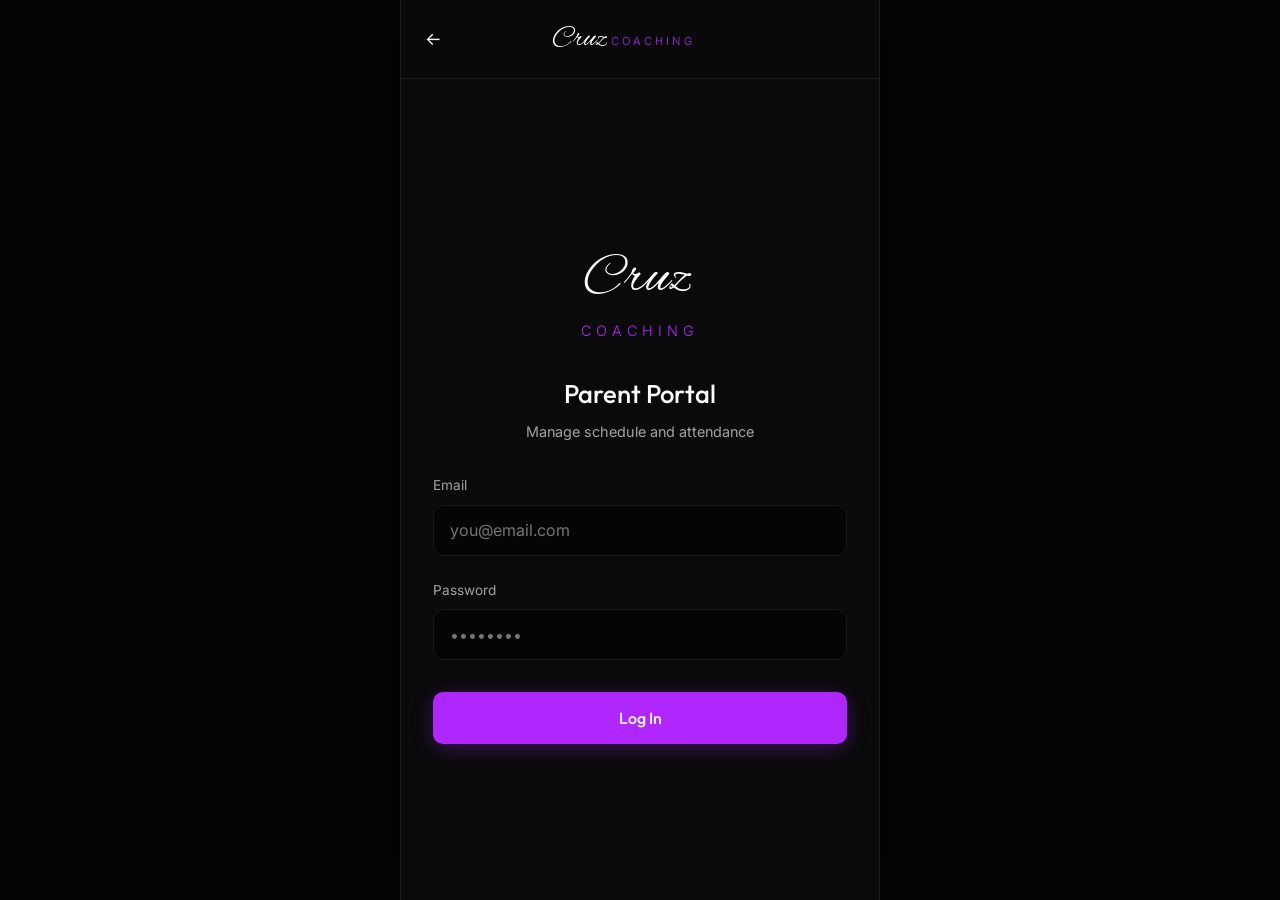
==== portal.html @ 44a5caf6 "feat: add video automation script and update portal with hosted media, updated session APIs, and cac" ====
<!DOCTYPE html>
<html lang="en">
<head>
    <meta charset="UTF-8">
    <meta name="viewport" content="width=device-width, initial-scale=1.0, maximum-scale=1.0, user-scalable=no">
    <!-- PWA Setup -->
    <meta name="theme-color" content="#050505">
    <link rel="manifest" href="manifest.json?v=21">
    <link rel="icon" type="image/png" href="assets/icon-192.png?v=21">
    <link rel="apple-touch-icon" href="assets/icon-512.png?v=21">
    <meta name="apple-mobile-web-app-capable" content="yes">
    <meta name="apple-mobile-web-app-status-bar-style" content="black-translucent">
    <title>Player Portal | Cruz Coaching</title>
    <link href="https://fonts.googleapis.com/css2?family=Outfit:wght@300;400;500;600&family=Inter:wght@300;400;500;600&family=Alex+Brush&display=swap" rel="stylesheet">
    <link rel="stylesheet" href="style.css">
    <link rel="stylesheet" href="portal.css">
</head>
<body class="dark-theme">

    <div class="loading-overlay" id="loadingOverlay">
        <div class="spinner"></div>
    </div>

    <div class="app-container">
        <!-- Header -->
        <div class="app-header">
            <a href="/" style="color: var(--text-primary); text-decoration: none; font-size: 1.1rem;">&larr;</a>
            <div class="app-title">
                <span class="brand-cruz">Cruz</span>
                <span class="brand-coaching">Coaching</span>
            </div>
            <button class="header-action" id="logoutBtn" onclick="doLogout()" style="display: none;">Log out</button>
            <div id="headerSpacer" style="width: 50px;"></div>
        </div>

        <!-- Login Screen -->
        <div class="login-screen" id="loginScreen">
            <div class="login-logo">
                <span class="brand-cruz">Cruz</span>
                <span class="brand-coaching">Coaching</span>
            </div>
            <h2 style="font-family: var(--font-display); font-size: 1.6rem; font-weight: 500; margin-bottom: 0.3rem; text-align: center;">Parent Portal</h2>
            <p style="color: var(--text-secondary); margin-bottom: 2rem; font-size: 0.9rem; text-align: center;">Manage schedule and attendance</p>
            
            <form onsubmit="event.preventDefault(); doLogin();">
                <div class="input-group">
                    <label for="email">Email</label>
                    <input type="email" id="email" placeholder="you@email.com" autocomplete="email">
                </div>
                <div class="input-group">
                    <label for="pass">Password</label>
                    <input type="password" id="pass" placeholder="••••••••" autocomplete="current-password">
                </div>
                <button type="submit" class="login-btn">Log In</button>
            </form>
            <p id="loginError" style="color: #f44336; text-align: center; margin-top: 1rem; font-size: 0.85rem; display: none;"></p>
        </div>

        <!-- Dashboard Screen -->
        <div class="dashboard-screen" id="dashboardScreen">
            
            <!-- Welcome -->
            <div class="welcome-banner" id="welcomeBanner">
                <h2 id="welcomeText">Welcome back</h2>
                <p>Tap a date to view practice details</p>
            </div>

            <!-- Calendar Widget -->
            <div class="calendar-widget">
                <div class="calendar-header">
                    <div class="calendar-month" style="display:flex; align-items:center; gap: 8px;">
                        <button onclick="prevPeriod()" style="background:none;border:none;color:var(--text-secondary);cursor:pointer;padding:4px;">&larr;</button>
                        <span id="calendarMonthLabel">April 2026</span>
                        <button onclick="nextPeriod()" style="background:none;border:none;color:var(--text-secondary);cursor:pointer;padding:4px;">&rarr;</button>
                    </div>
                    <div class="calendar-toggle-group">
                        <button class="cal-toggle-btn active" id="btn-weekly" onclick="toggleCalendar('weekly')">Week</button>
                        <button class="cal-toggle-btn" id="btn-monthly" onclick="toggleCalendar('monthly')">Month</button>
                    </div>
                </div>
                
                <div class="calendar-days">
                    <div class="cal-day-label">S</div><div class="cal-day-label">M</div><div class="cal-day-label">T</div>
                    <div class="cal-day-label">W</div><div class="cal-day-label">T</div><div class="cal-day-label">F</div>
                    <div class="cal-day-label">S</div>
                </div>

                <div id="weekly-view">
                    <div class="calendar-dates" id="weekly-grid">
                        <!-- Built via JS -->
                    </div>
                </div>

                <div id="monthly-view" style="display: none;">
                    <div class="calendar-dates" id="monthly-grid">
                        <!-- Built via JS -->
                    </div>
                </div>
            </div>

            <!-- Player Dropdown & Avatar -->
            <div style="display: flex; align-items: center; gap: 1rem; margin-bottom: 1.5rem;">
                <div style="position: relative; flex-shrink: 0;">
                    <div id="ui-current-avatar" style="width: 50px; height: 50px; border-radius: 50%; background: rgba(176, 38, 255, 0.1); border: 1px solid rgba(176, 38, 255, 0.2); display: flex; align-items: center; justify-content: center; font-weight: 500; color: var(--accent); font-size: 1.1rem; overflow: hidden; cursor: pointer;" onclick="document.getElementById('avatarUploadInput').click()">
                        <!-- Avatar Content -->
                    </div>
                    <input type="file" id="avatarUploadInput" accept="image/*" style="display:none;" onchange="handleAvatarUpload(event)">
                    <div style="position: absolute; bottom: -2px; right: -2px; background: var(--bg-secondary); border-radius: 50%; width: 18px; height: 18px; display: flex; align-items: center; justify-content: center; font-size: 0.6rem; border: 1px solid var(--glass-border); pointer-events: none; color: var(--text-secondary);">+</div>
                </div>
                <div style="flex: 1;">
                    <select class="group-select" id="groupSelect" onchange="changePlayer()" style="margin-bottom: 0;">
                    </select>
                </div>
            </div>

            <!-- Session Details -->
            <div id="sessionContentWrapper">
                <div class="session-header">
                    <div class="session-date" id="ui-session-date">Today</div>
                    <div class="session-time" id="ui-session-time">Loading...</div>
                </div>

                <div class="attendance-toggle-box">
                    <div class="toggle-info">
                        <h4>Attendance</h4>
                        <p id="attendance-status-text">Loading...</p>
                    </div>
                    <label class="switch">
                        <input type="checkbox" id="attendanceToggle" onchange="toggleAttendance()">
                        <span class="slider"></span>
                    </label>
                </div>

                <!-- Latest Coach Feedback -->
                <div id="parent-feedback-section" style="display: none; margin-top: 1.5rem; background: var(--glass-bg); border: 1px solid var(--accent); border-radius: 12px; padding: 1.2rem;">
                    <h4 style="color: var(--accent); font-weight: 500; margin-bottom: 0.5rem; font-size: 0.9rem; text-transform: uppercase; letter-spacing: 1px;">Coach Action Plan</h4>
                    <div id="ui-latest-plan" style="font-size: 0.85rem; color: var(--text-primary); white-space: pre-wrap; margin-top: 0.5rem; line-height: 1.5;"></div>
                </div>

                <div class="roster-section" style="margin-top: 2rem;">
                    <h4 id="ui-roster-count">Attending</h4>
                    <ul class="roster-list" id="rosterList"></ul>
                </div>

                <!-- Coach Tools (Hidden by default) -->
                <div id="coach-tools-section" style="display: none; margin-top: 2rem; background: rgba(176,38,255,0.05); border: 1px solid rgba(176,38,255,0.2); border-radius: 12px; padding: 1.2rem;">
                    <h4 style="color: var(--accent); font-weight: 500; margin-bottom: 0.5rem; display:flex; align-items:center;">AI Coach Feedback</h4>
                    <p style="font-size: 0.8rem; color: var(--text-secondary); margin-bottom: 1rem;">Record raw voice feedback to auto-generate a structured practice plan for this player.</p>
                    <button id="recordVoiceBtn" onclick="toggleVoiceRecording()" style="width: 100%; background: var(--bg-primary); border: 1px solid var(--accent); color: var(--text-primary); padding: 0.8rem; border-radius: 8px; cursor: pointer; display: flex; justify-content: center; align-items: center; gap: 8px; font-weight: 500; transition: all 0.2s;">
                        Tap to Record Audio
                    </button>
                    <div style="margin-top: 0.8rem; padding: 0.8rem; background: rgba(0,0,0,0.2); border-radius: 6px; border-left: 2px solid var(--accent);">
                        <p style="font-size: 0.75rem; color: #ccc; margin: 0; line-height: 1.4;"><strong>How to use this:</strong> Just speak your raw thoughts after a session. For example:<br><em>"Liam did great with his left foot today but was too passive on defense. Next week we need to focus on his 1v1 aggression and shooting mechanics."</em><br>The AI will automatically write a clean checklist for you.</p>
                    </div>
                    <div id="ai-plan-output" style="margin-top: 1rem; font-size: 0.85rem; color: var(--text-primary); white-space: pre-wrap; background: var(--bg-primary); padding: 1rem; border-radius: 8px; display: none; border: 1px solid var(--glass-border);"></div>
                </div>
            </div>
            
            <div id="noSessionMessage" class="empty-state" style="display: none;">
                <div class="empty-state-icon">⚽</div>
                <p>No practice scheduled for this day.</p>
            </div>
        </div>


    </div>

    <script src="portal.js"></script>
</body>
</html>
---- style.css ----
:root {
    --bg-primary: #050505;
    --bg-secondary: #0a0a0a;
    --accent: #B026FF; /* Neon Purple */
    --accent-glow: rgba(176, 38, 255, 0.3);
    --text-primary: #ffffff;
    --text-secondary: #a3a3a3;
    --font-display: 'Outfit', sans-serif;
    --font-body: 'Inter', sans-serif;
    --glass-bg: rgba(255, 255, 255, 0.03);
    --glass-border: rgba(255, 255, 255, 0.08);
    --glass-hover: rgba(255, 255, 255, 0.08);
}

* {
    margin: 0;
    padding: 0;
    box-sizing: border-box;
    scroll-behavior: smooth;
}

body.dark-theme {
    background-color: var(--bg-primary);
    color: var(--text-primary);
    font-family: var(--font-body);
    line-height: 1.6;
    overflow-x: hidden;
}

/* Utilities */
.accent {
    color: var(--accent);
}

.glass {
    background: var(--glass-bg);
    backdrop-filter: blur(12px);
    -webkit-backdrop-filter: blur(12px);
    border: 1px solid var(--glass-border);
}

.section-padding {
    padding: 100px 5%;
}

.section-title {
    font-family: var(--font-display);
    font-size: clamp(2rem, 4vw, 3rem);
    font-weight: 500;
    letter-spacing: -0.5px;
    margin-bottom: 1rem;
}

.section-subtitle {
    font-size: 1.1rem;
    color: var(--text-secondary);
    max-width: 600px;
    margin-bottom: 3rem;
}

/* Buttons */
.btn-primary, .btn-secondary {
    display: inline-block;
    padding: 0.8rem 1.8rem;
    border-radius: 4px;
    font-weight: 500;
    text-decoration: none;
    transition: all 0.3s ease;
    letter-spacing: 1px;
    font-family: var(--font-display);
    border: none;
    cursor: pointer;
}

.btn-primary {
    background-color: var(--accent);
    color: var(--bg-primary);
    box-shadow: 0 4px 20px var(--accent-glow);
}

.btn-primary:hover {
    transform: translateY(-2px);
    box-shadow: 0 6px 30px rgba(176, 38, 255, 0.5);
    background-color: #c44dff;
}

.btn-secondary {
    background-color: transparent;
    color: var(--text-primary);
    border: 1px solid var(--glass-border);
}

.btn-secondary:hover {
    background-color: var(--glass-hover);
    border-color: rgba(255,255,255,0.2);
}

.large {
    padding: 1rem 2.5rem;
    font-size: 1.1rem;
}

/* Navbar */
.navbar {
    position: fixed;
    top: 0;
    width: 100%;
    z-index: 1000;
    padding: 1rem 5%;
    border-bottom: 1px solid var(--glass-border);
    transition: all 0.3s ease;
}

.nav-container {
    display: flex;
    justify-content: space-between;
    align-items: center;
    max-width: 1400px;
    margin: 0 auto;
}

.brand {
    display: flex;
    align-items: baseline;
    text-decoration: none;
}

.brand-cruz {
    font-family: 'Alex Brush', cursive;
    font-size: 2.6rem;
    font-weight: 400;
    color: var(--text-primary);
    margin-right: 6px;
}

.brand-coaching {
    font-family: 'Inter', sans-serif;
    font-size: 1.1rem;
    font-weight: 300;
    color: var(--accent);
    letter-spacing: 4px;
    text-transform: uppercase;
}

.nav-links {
    display: flex;
    gap: 2rem;
}

.nav-link {
    color: var(--text-primary);
    text-decoration: none;
    font-weight: 500;
    font-size: 0.95rem;
    transition: color 0.3s;
    position: relative;
}

.nav-link:hover {
    color: var(--accent);
}

.nav-link::after {
    content: '';
    position: absolute;
    bottom: -5px;
    left: 0;
    width: 0;
    height: 2px;
    background-color: var(--accent);
    transition: width 0.3s;
}

.nav-link:hover::after {
    width: 100%;
}

.mobile-toggle {
    display: none;
    flex-direction: column;
    gap: 5px;
    cursor: pointer;
}

.mobile-toggle span {
    width: 30px;
    height: 3px;
    background-color: var(--text-primary);
    transition: 0.3s;
}

/* Hero Section */
.hero {
    position: relative;
    min-height: 100vh;
    display: flex;
    align-items: center;
    padding: 0 5%;
    overflow: hidden;
}

.hero-bg {
    position: absolute;
    top: 0;
    left: 0;
    width: 100%;
    height: 100%;
    z-index: 1;
    background-size: cover;
    background-position: 75% 15%;
    background-image: url('assets/cruz.jpg');
}

.hero-overlay {
    position: absolute;
    top: 0;
    left: 0;
    width: 100%;
    height: 100%;
    background: linear-gradient(100deg, rgba(5,5,5,0.93) 0%, rgba(5,5,5,0.8) 40%, rgba(5,5,5,0.3) 100%);
}

.hero-content {
    position: relative;
    z-index: 2;
    max-width: 800px;
    margin-top: 5rem;
}

.badge {
    display: inline-block;
    padding: 5px 15px;
    border-radius: 20px;
    background: var(--glass-bg);
    border: 1px solid var(--glass-border);
    font-size: 0.85rem;
    letter-spacing: 1.5px;
    margin-bottom: 2rem;
    color: var(--text-secondary);
}

.display-title {
    font-family: var(--font-display);
    font-size: clamp(2.5rem, 5vw, 4rem);
    font-weight: 500;
    line-height: 1.1;
    margin-bottom: 1.5rem;
}

.hero-subtext, .hero-subtitle {
    font-size: 1.25rem;
    color: var(--text-secondary);
    max-width: 600px;
    margin-bottom: 3rem;
}

.hero-actions {
    display: flex;
    gap: 1rem;
    margin-bottom: 4rem;
    flex-wrap: wrap;
}

.social-proof {
    display: flex;
    gap: 2.5rem;
    align-items: center;
}

.proof-item {
    display: flex;
    flex-direction: column;
}

.proof-number {
    font-family: var(--font-display);
    font-size: 2rem;
    font-weight: 600;
    color: var(--accent);
}

.proof-label {
    font-size: 0.85rem;
    letter-spacing: 1px;
    color: var(--text-secondary);
}

.divider {
    width: 1px;
    height: 40px;
    background-color: var(--glass-border);
}

/* Programs Section */
.programs-grid {
    display: grid;
    grid-template-columns: repeat(auto-fit, minmax(280px, 1fr));
    gap: 2rem;
    margin-bottom: 4rem;
}

.program-card {
    padding: 2.5rem;
    border-radius: 12px;
    transition: transform 0.3s, box-shadow 0.3s;
    position: relative;
    overflow: hidden;
    cursor: pointer;
}

.program-card::before {
    content: '';
    position: absolute;
    top: 0;
    left: 0;
    width: 100%;
    height: 3px;
    background-color: var(--accent);
    transform: scaleX(0);
    transform-origin: left;
    transition: transform 0.5s ease;
}

.program-card:hover {
    transform: translateY(-10px);
    box-shadow: 0 10px 30px rgba(0,0,0,0.5);
    background: rgba(255,255,255,0.06);
}

.program-card:hover::before {
    transform: scaleX(1);
}

.program-icon {
    width: 50px;
    height: 50px;
    background: var(--glass-bg);
    border: 1px solid var(--glass-border);
    border-radius: 50%;
    display: flex;
    align-items: center;
    justify-content: center;
    font-family: var(--font-display);
    font-weight: 500;
    font-size: 1.5rem;
    margin-bottom: 1.5rem;
    color: var(--accent);
}

.program-card h3 {
    font-family: var(--font-display);
    font-size: 1.5rem;
    margin-bottom: 0.5rem;
}

.age-group {
    color: var(--accent);
    font-size: 1.4rem;
    font-weight: 500;
    margin-bottom: 1rem;
    letter-spacing: 1px;
}

.program-desc {
    color: var(--text-secondary);
    margin-bottom: 2rem;
    font-size: 0.95rem;
}

.card-link {
    color: var(--text-primary);
    text-decoration: none;
    font-weight: 600;
    transition: color 0.3s;
    display: inline-block;
}

.card-link:hover {
    color: var(--accent);
}

.exos-banner {
    display: flex;
    justify-content: space-between;
    align-items: center;
    padding: 3rem;
    border-radius: 12px;
    background: linear-gradient(90deg, var(--glass-bg), rgba(252, 163, 17, 0.05));
    border-left: 4px solid var(--accent);
}

.exos-content h3 {
    font-family: var(--font-display);
    font-size: 1.8rem;
    margin-bottom: 0.5rem;
}

.exos-content p {
    color: var(--text-secondary);
    max-width: 500px;
}

/* International Section */
.international-container {
    display: grid;
    grid-template-columns: 1fr 1fr;
    gap: 4rem;
    align-items: center;
}

.timeline {
    margin: 3rem 0;
    position: relative;
    padding-left: 20px;
}

.timeline::before {
    content: '';
    position: absolute;
    top: 0;
    left: 0;
    width: 2px;
    height: 100%;
    background-color: var(--glass-border);
}

.timeline-step {
    position: relative;
    margin-bottom: 2.5rem;
    padding-left: 30px;
}

.timeline-step:last-child {
    margin-bottom: 0;
}

.step-marker {
    position: absolute;
    left: -32px;
    top: 0;
    width: 24px;
    height: 24px;
    background-color: var(--bg-primary);
    border: 2px solid var(--glass-border);
    border-radius: 50%;
    display: flex;
    align-items: center;
    justify-content: center;
    font-size: 0.7rem;
    font-weight: 600;
    z-index: 2;
    transition: all 0.3s;
}

.timeline-step.active .step-marker, .timeline-step:hover .step-marker {
    border-color: var(--accent);
    background-color: var(--accent);
    color: var(--bg-primary);
}

.step-content h4 {
    font-size: 1.2rem;
    margin-bottom: 0.5rem;
}

.step-content p {
    color: var(--text-secondary);
    font-size: 0.95rem;
}

.international-visual {
    height: 500px;
    border-radius: 12px;
    position: relative;
    background: linear-gradient(135deg, rgba(255,255,255,0.02) 0%, rgba(255,255,255,0.05) 100%);
    display: flex;
    align-items: center;
    justify-content: center;
}

.stats-card {
    background: var(--bg-secondary);
    padding: 1.5rem;
    border-radius: 8px;
    border: 1px solid var(--glass-border);
    display: flex;
    flex-direction: column;
    align-items: center;
    box-shadow: 0 10px 30px rgba(0,0,0,0.5);
}

.stat-highlight {
    font-family: var(--font-display);
    font-size: 2.5rem;
    font-weight: 600;
    color: var(--accent);
}

/* Results Section */
.results-grid {
    display: grid;
    grid-template-columns: 1fr 1fr;
    gap: 2rem;
}

.alumni-list {
    padding: 3rem;
    border-radius: 12px;
}

.alumni-list h3 {
    margin-bottom: 1.5rem;
    font-family: var(--font-display);
    font-size: 1.5rem;
}

.alumni-list ul {
    list-style: none;
    display: grid;
    grid-template-columns: 1fr 1fr;
    gap: 1rem;
}

.alumni-list li {
    padding: 10px 0;
    border-bottom: 1px solid var(--glass-border);
    color: var(--text-secondary);
    position: relative;
    padding-left: 20px;
}

.alumni-list li::before {
    content: '→';
    position: absolute;
    left: 0;
    color: var(--accent);
}

.testimonial-card {
    padding: 3rem;
    border-radius: 12px;
    display: flex;
    flex-direction: column;
    justify-content: center;
}

.quote {
    font-size: 1.2rem;
    font-style: italic;
    margin-bottom: 1.5rem;
    line-height: 1.8;
}

.author {
    color: var(--text-secondary);
    font-weight: 600;
}

.stat-circle {
    display: flex;
    flex-direction: column;
    align-items: center;
    text-align: center;
}

.big-number {
    font-family: var(--font-display);
    font-size: 4rem;
    font-weight: 600;
    color: var(--accent);
    line-height: 1;
    margin-bottom: 1rem;
}

/* Team Section */
.team-grid {
    display: grid;
    grid-template-columns: repeat(auto-fit, minmax(300px, 1fr));
    gap: 3rem;
}
.team-card {
    display: flex;
    flex-direction: column;
    border-radius: 12px;
    overflow: hidden;
}
.team-media-container {
    position: relative;
    width: 100%;
    height: 400px;
    overflow: hidden;
    background: #000;
}
.team-photo, .team-video {
    position: absolute;
    top: 0;
    left: 0;
    width: 100%;
    height: 100%;
    object-fit: contain;
    padding: 20px;
    transition: opacity 0.4s ease;
}
.team-card:hover .team-photo {
    transform: scale(1.05);
}
.team-card.has-video:hover .team-photo {
    opacity: 0;
}
.team-video {
    opacity: 0;
}
.team-card.has-video:hover .team-video {
    opacity: 1;
}
.team-info {
    padding: 2rem;
}
.team-info h3 {
    font-family: var(--font-display);
    font-size: 1.8rem;
    margin-bottom: 0.5rem;
}
.team-info .role {
    color: var(--accent);
    font-weight: 500;
    margin-bottom: 1rem;
    letter-spacing: 1px;
}

/* Why Cruz / Credibility Section */
.credibility-grid {
    display: grid;
    grid-template-columns: repeat(auto-fit, minmax(320px, 1fr));
    gap: 2.5rem;
    margin-top: 3rem;
}

.cred-item {
    display: flex;
    align-items: flex-start;
    gap: 1rem;
    padding: 1.5rem;
    border-radius: 12px;
    transition: transform 0.3s, box-shadow 0.3s;
}

.cred-item:hover {
    transform: translateY(-4px);
    box-shadow: 0 8px 25px rgba(0,0,0,0.4);
}

.cred-check {
    flex-shrink: 0;
    width: 32px;
    height: 32px;
    border-radius: 50%;
    background: rgba(176, 38, 255, 0.15);
    border: 1px solid rgba(176, 38, 255, 0.3);
    display: flex;
    align-items: center;
    justify-content: center;
    color: var(--accent);
    font-weight: 600;
    font-size: 1rem;
}

.cred-item h4 {
    font-family: var(--font-display);
    font-size: 1.05rem;
    font-weight: 500;
    margin-bottom: 4px;
}

.cred-item p {
    color: var(--text-secondary);
    font-size: 0.9rem;
}

/* Pricing Grid */
.pricing-grid {
    display: grid;
    grid-template-columns: repeat(auto-fit, minmax(280px, 1fr));
    gap: 2rem;
    margin-top: 3rem;
}
.pricing-card {
    background: var(--glass-bg);
    border: 1px solid var(--glass-border);
    border-radius: 20px;
    padding: 3rem 2rem;
    text-align: center;
    transition: 0.3s;
    display: flex;
    flex-direction: column;
}
.pricing-card:hover {
    border-color: var(--accent);
    transform: translateY(-10px);
}
.pricing-card.featured {
    border-color: var(--accent);
    box-shadow: 0 10px 40px var(--accent-glow);
}
.pricing-card h3 {
    font-size: 1.2rem;
    text-transform: uppercase;
    letter-spacing: 2px;
    margin-bottom: 1rem;
}
.price {
    font-size: 3.5rem;
    font-weight: 700;
    font-family: var(--font-display);
    margin-bottom: 1rem;
}
.price span {
    font-size: 1rem;
    color: var(--text-secondary);
}
.pricing-features {
    list-style: none;
    margin: 2rem 0;
    flex-grow: 1;
}
.pricing-features li {
    margin-bottom: 0.8rem;
    color: var(--text-secondary);
}

.footer {
    border-top: 1px solid var(--glass-border);
    border-radius: 40px 40px 0 0;
    text-align: center;
}

.footer-cta {
    max-width: 600px;
    margin: 0 auto 5rem;
}

.footer-cta .section-subtitle {
    margin: 0 auto 2rem;
}

.booking-options {
    display: flex;
    justify-content: center;
    gap: 1.5rem;
}

.footer-bottom {
    display: flex;
    justify-content: space-between;
    align-items: center;
    padding-top: 3rem;
    border-top: 1px solid var(--glass-border);
}

.footer-links a {
    color: var(--text-secondary);
    text-decoration: none;
    margin: 0 1rem;
    transition: color 0.3s;
}

.footer-links a:hover {
    color: var(--text-primary);
}

.copyright {
    color: var(--text-secondary);
    font-size: 0.9rem;
}

/* Animations */
.fade-up {
    opacity: 0;
    transform: translateY(30px);
    transition: opacity 0.8s ease, transform 0.8s ease;
}

.fade-up.visible {
    opacity: 1;
    transform: translateY(0);
}

.fade-left {
    opacity: 0;
    transform: translateX(30px);
    transition: opacity 0.8s ease, transform 0.8s ease;
}

.fade-left.visible {
    opacity: 1;
    transform: translateX(0);
}

/* Media Section */
.media-grid {
    display: grid;
    grid-template-columns: repeat(auto-fit, minmax(280px, 1fr));
    gap: 2rem;
    margin-top: 2rem;
}

.media-card {
    border-radius: 12px;
    overflow: hidden;
    position: relative;
    aspect-ratio: 9/16;
    background: #000;
    transition: transform 0.3s, box-shadow 0.3s;
}

.media-card:hover {
    transform: translateY(-5px);
    box-shadow: 0 10px 30px rgba(0,0,0,0.5);
    border-color: var(--accent);
}

.media-card iframe {
    position: absolute;
    top: 0;
    left: 0;
    width: 100%;
    height: 100%;
    border: none;
}

/* Instagram Feed */
.ig-grid {
    display: grid;
    grid-template-columns: repeat(auto-fill, minmax(180px, 1fr));
    gap: 6px;
    max-width: 1100px;
    margin: 0 auto;
}

.ig-item {
    position: relative;
    display: block;
    overflow: hidden;
    border-radius: 4px;
    aspect-ratio: 1;
    background: #111;
}

.ig-item img {
    width: 100%;
    height: 100%;
    object-fit: cover;
    display: block;
    transition: transform 0.3s ease, opacity 0.3s ease;
}

.ig-item:hover img {
    transform: scale(1.04);
    opacity: 0.85;
}

.ig-video-badge {
    position: absolute;
    top: 8px;
    right: 8px;
    background: rgba(0,0,0,0.6);
    color: #fff;
    font-size: 0.65rem;
    padding: 2px 6px;
    border-radius: 3px;
    pointer-events: none;
    z-index: 1;
}

/* Responsive */
@media (max-width: 900px) {
    .section-padding {
        padding: 60px 5%;
    }
    .display-title {
        font-size: clamp(2rem, 8vw, 3rem);
    }
    .hero-actions {
        flex-direction: column;
        gap: 0.8rem;
    }
    .hero-actions .btn-primary,
    .hero-actions .btn-secondary {
        text-align: center;
    }
    .social-proof {
        flex-direction: row;
        flex-wrap: wrap;
        gap: 1.5rem;
    }
    .social-proof .divider {
        display: none;
    }
    .proof-number {
        font-size: 1.6rem;
    }
    .booking-options {
        flex-direction: column;
        align-items: center;
    }
    .international-container, .results-grid, .team-grid {
        grid-template-columns: 1fr;
    }
    .credibility-grid {
        grid-template-columns: 1fr;
    }
    .exos-banner {
        flex-direction: column;
        gap: 1.5rem;
        text-align: center;
        padding: 2rem;
    }
    .footer-bottom {
        flex-direction: column;
        gap: 1.5rem;
        text-align: center;
    }
    .hero-bg {
        background-position: 60% 15%;
    }
    .hero-overlay {
        background: linear-gradient(180deg, rgba(5,5,5,0.85) 0%, rgba(5,5,5,0.65) 40%, rgba(5,5,5,0.9) 100%);
    }
    .team-media-container {
        height: 300px;
    }
    .alumni-list ul {
        grid-template-columns: 1fr;
    }
    .ig-grid {
        grid-template-columns: repeat(auto-fill, minmax(120px, 1fr));
    }
}

@media (max-width: 768px) {
    .nav-links {
        display: none;
        position: absolute;
        top: 100%;
        left: 0;
        width: 100%;
        background: rgba(5,5,5,0.98);
        backdrop-filter: blur(20px);
        -webkit-backdrop-filter: blur(20px);
        flex-direction: column;
        padding: 1.5rem 2rem;
        gap: 0.5rem;
        border-bottom: 1px solid var(--glass-border);
    }

    .nav-links.active {
        display: flex;
    }

    .nav-link {
        padding: 0.6rem 0;
    }

    .mobile-toggle {
        display: flex;
    }

    .btn-primary#nav-book-btn {
        display: none;
    }

    .badge {
        font-size: 0.75rem;
    }
}
---- portal.css ----
body { background-color: var(--bg-primary); margin: 0; }
        .app-container {
            max-width: 480px;
            margin: 0 auto;
            min-height: 100vh;
            min-height: 100dvh;
            background: var(--bg-secondary);
            position: relative;
            box-shadow: 0 0 50px rgba(0,0,0,0.5);
            display: flex;
            flex-direction: column;
            border-left: 1px solid var(--glass-border);
            border-right: 1px solid var(--glass-border);
        }

        /* Top Bar */
        .app-header {
            padding: 1rem 1.5rem;
            border-bottom: 1px solid var(--glass-border);
            display: flex;
            justify-content: space-between;
            align-items: center;
            background: rgba(10,10,10,0.95);
            backdrop-filter: blur(20px);
            -webkit-backdrop-filter: blur(20px);
            position: sticky;
            top: 0;
            z-index: 100;
        }
        .app-title {
            display: flex;
            align-items: baseline;
            text-decoration: none;
        }
        .app-title .brand-cruz {
            font-family: 'Alex Brush', cursive;
            font-size: 1.8rem;
            font-weight: 400;
            margin-right: 4px;
            color: var(--text-primary);
        }
        .app-title .brand-coaching {
            font-family: 'Inter', sans-serif;
            font-size: 0.7rem;
            font-weight: 300;
            letter-spacing: 3px;
            text-transform: uppercase;
            color: var(--accent);
        }
        .header-action {
            background: none;
            border: none;
            color: var(--text-secondary);
            font-size: 0.8rem;
            cursor: pointer;
            padding: 6px 12px;
            border-radius: 6px;
            transition: 0.2s;
        }
        .header-action:hover { color: var(--accent); }

        /* Login Screen */
        .login-screen {
            padding: 3rem 2rem;
            display: flex;
            flex-direction: column;
            justify-content: center;
            flex: 1;
        }
        .login-logo {
            text-align: center;
            margin-bottom: 2rem;
        }
        .login-logo .brand-cruz {
            font-family: 'Alex Brush', cursive;
            font-size: 3.5rem;
            font-weight: 400;
            color: var(--text-primary);
        }
        .login-logo .brand-coaching {
            display: block;
            font-family: 'Inter', sans-serif;
            font-size: 0.9rem;
            font-weight: 300;
            letter-spacing: 5px;
            text-transform: uppercase;
            color: var(--accent);
            margin-top: -5px;
        }
        .input-group { margin-bottom: 1.5rem; }
        .input-group label { display: block; margin-bottom: 0.5rem; color: var(--text-secondary); font-size: 0.85rem; font-weight: 400; }
        .input-group input {
            width: 100%;
            padding: 0.9rem 1rem;
            background: var(--bg-primary);
            border: 1px solid var(--glass-border);
            color: var(--text-primary);
            border-radius: 10px;
            font-size: 1rem;
            font-family: var(--font-body);
            transition: border-color 0.2s;
        }
        .input-group input:focus { border-color: var(--accent); outline: none; }
        .login-btn {
            width: 100%;
            padding: 1rem;
            background: var(--accent);
            color: #fff;
            border: none;
            border-radius: 10px;
            font-size: 1rem;
            font-weight: 500;
            font-family: var(--font-display);
            cursor: pointer;
            margin-top: 0.5rem;
            transition: all 0.3s;
            box-shadow: 0 4px 20px var(--accent-glow);
        }
        .login-btn:hover { transform: translateY(-1px); box-shadow: 0 6px 30px rgba(176, 38, 255, 0.5); }
        .login-btn:active { transform: scale(0.98); }

        /* Dashboard Screen */
        .dashboard-screen {
            display: none;
            flex: 1;
            padding: 1.5rem;
            overflow-y: auto;
        }

        /* Welcome Banner */
        .welcome-banner {
            margin-bottom: 1.5rem;
        }
        .welcome-banner h2 {
            font-family: var(--font-display);
            font-size: 1.4rem;
            font-weight: 500;
            margin-bottom: 4px;
        }
        .welcome-banner p {
            color: var(--text-secondary);
            font-size: 0.85rem;
        }
        
        /* Interactive Calendar Widget */
        .calendar-widget {
            background: var(--glass-bg);
            border: 1px solid var(--glass-border);
            border-radius: 14px;
            padding: 1rem;
            margin-bottom: 1.5rem;
        }
        .calendar-header {
            display: flex;
            justify-content: space-between;
            align-items: center;
            margin-bottom: 1rem;
        }
        .calendar-month {
            font-weight: 500;
            font-size: 1rem;
        }
        .calendar-toggle-group {
            display: flex;
            background: var(--bg-secondary);
            border-radius: 20px;
            border: 1px solid var(--glass-border);
            overflow: hidden;
        }
        .cal-toggle-btn {
            background: transparent;
            border: none;
            color: var(--text-secondary);
            padding: 4px 14px;
            font-size: 0.75rem;
            cursor: pointer;
            transition: 0.3s;
            font-family: var(--font-body);
        }
        .cal-toggle-btn.active {
            background: rgba(176, 38, 255, 0.2);
            color: var(--text-primary);
        }
        .calendar-days {
            display: flex;
            justify-content: space-between;
            margin-bottom: 0.5rem;
        }
        .cal-day-label {
            font-size: 0.7rem;
            color: var(--text-secondary);
            width: 36px;
            text-align: center;
            font-weight: 500;
        }
        .calendar-dates {
            display: flex;
            justify-content: space-between;
        }
        .cal-date {
            width: 36px;
            height: 36px;
            border-radius: 50%;
            display: flex;
            align-items: center;
            justify-content: center;
            font-size: 0.85rem;
            color: var(--text-secondary);
            cursor: pointer;
            transition: 0.2s;
            -webkit-tap-highlight-color: transparent;
        }
        .cal-date:hover { background: var(--glass-border); }
        .cal-date.active {
            background: var(--accent);
            color: #fff;
            font-weight: 600;
        }
        .cal-date.today:not(.active) {
            border: 1px solid var(--accent);
        }
        .cal-date.has-session::after {
            content: '';
            position: absolute;
            bottom: 0;
            width: 4px;
            height: 4px;
            border-radius: 50%;
            background: #4CAF50;
        }
        .cal-date-container {
            position: relative;
            display: flex;
            flex-direction: column;
            align-items: center;
        }

        /* Monthly View Additions */
        #monthly-view .calendar-dates {
            display: grid;
            grid-template-columns: repeat(7, 1fr);
            gap: 6px 0;
            justify-items: center;
        }
        #monthly-view .cal-date-container { width: 100%; }

        /* Group Dropdown */
        .group-select-container { margin-bottom: 1.5rem; }
        .group-select {
            width: 100%;
            padding: 0.85rem 1rem;
            background: var(--bg-primary);
            border: 1px solid var(--glass-border);
            color: var(--text-primary);
            border-radius: 10px;
            font-size: 0.95rem;
            font-family: var(--font-body);
            appearance: none;
            -webkit-appearance: none;
            cursor: pointer;
            background-image: url('data:image/svg+xml;utf8,<svg fill="%23a3a3a3" height="24" viewBox="0 0 24 24" width="24" xmlns="http://www.w3.org/2000/svg"><path d="M7 10l5 5 5-5z"/></svg>');
            background-repeat: no-repeat;
            background-position: right 1rem center;
            transition: border-color 0.2s;
        }
        .group-select:focus { outline: none; border-color: var(--accent); }

        /* Session Details */
        .session-header { margin-bottom: 1rem; }
        .session-date {
            font-weight: 500;
            font-size: 1.05rem;
            margin-bottom: 2px;
        }
        .session-time { color: var(--text-secondary); font-size: 0.85rem; }
        
        .attendance-toggle-box {
            background: var(--bg-primary);
            border-radius: 14px;
            padding: 1.2rem 1.5rem;
            margin-bottom: 1.5rem;
            border: 1px solid var(--glass-border);
            display: flex;
            justify-content: space-between;
            align-items: center;
        }
        .toggle-info h4 { font-size: 1rem; margin-bottom: 3px; font-weight: 500; }
        .toggle-info p { color: var(--text-secondary); font-size: 0.8rem; }

        /* Custom Switch */
        .switch { position: relative; display: inline-block; width: 50px; height: 28px; flex-shrink: 0; }
        .switch input { opacity: 0; width: 0; height: 0; }
        .slider {
            position: absolute; cursor: pointer; top: 0; left: 0; right: 0; bottom: 0;
            background-color: var(--bg-secondary);
            border: 1px solid var(--glass-border);
            transition: .3s;
            border-radius: 34px;
        }
        .slider:before {
            position: absolute; content: ""; height: 20px; width: 20px; left: 3px; bottom: 3px;
            background-color: var(--text-secondary);
            transition: .3s;
            border-radius: 50%;
        }
        input:checked + .slider { background-color: var(--accent); border-color: var(--accent); }
        input:checked + .slider:before { transform: translateX(22px); background-color: #fff; }

        /* Roster */
        .roster-section h4 {
            font-weight: 500;
            color: var(--text-secondary);
            font-size: 0.8rem;
            margin-bottom: 0.75rem;
            text-transform: uppercase;
            letter-spacing: 0.5px;
        }
        .roster-list { list-style: none; }
        .roster-item {
            display: flex;
            align-items: center;
            padding: 0.7rem 0;
            border-bottom: 1px solid var(--glass-border);
        }
        .roster-item:last-child { border-bottom: none; }
        .roster-item .avatar {
            width: 34px; height: 34px; border-radius: 50%;
            background: rgba(176, 38, 255, 0.1);
            border: 1px solid rgba(176, 38, 255, 0.2);
            display: flex; align-items: center; justify-content: center;
            font-weight: 500; color: var(--accent); margin-right: 0.8rem; font-size: 0.75rem;
        }
        .roster-name { font-size: 0.9rem; flex: 1; }
        .status-indicator { width: 8px; height: 8px; border-radius: 50%; background: #4CAF50; margin-left: auto; flex-shrink: 0; }
        .status-out { background: #f44336; }


        .empty-state {
            padding: 3rem 1rem;
            text-align: center;
            color: var(--text-secondary);
        }
        .empty-state-icon {
            font-size: 2.5rem;
            margin-bottom: 0.75rem;
            opacity: 0.4;
        }

        /* Loading spinner */
        .loading-overlay {
            display: none;
            position: fixed;
            top: 0; left: 0; right: 0; bottom: 0;
            background: rgba(5,5,5,0.8);
            z-index: 200;
            align-items: center;
            justify-content: center;
        }
        .loading-overlay.show { display: flex; }
        .spinner {
            width: 36px; height: 36px;
            border: 3px solid var(--glass-border);
            border-top-color: var(--accent);
            border-radius: 50%;
            animation: spin 0.8s linear infinite;
        }
        @keyframes spin { to { transform: rotate(360deg); } }
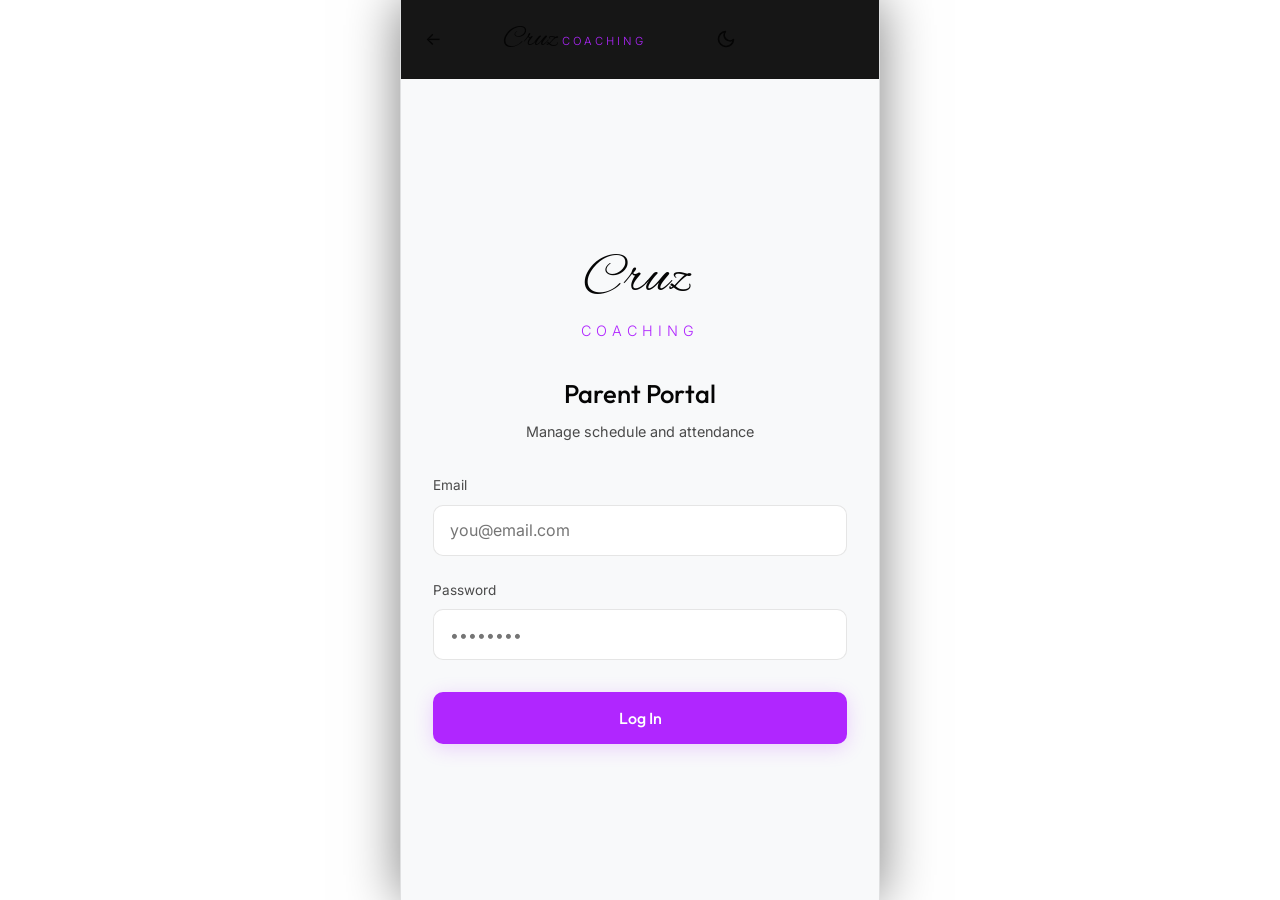
==== commit a23adeac: "feat: add theme toggle functionality and update UI with improved dark mode support, animations, and " ====
--- a/portal.html
+++ b/portal.html
@@ -5,9 +5,9 @@
     <meta name="viewport" content="width=device-width, initial-scale=1.0, maximum-scale=1.0, user-scalable=no">
     <!-- PWA Setup -->
     <meta name="theme-color" content="#050505">
-    <link rel="manifest" href="manifest.json?v=21">
-    <link rel="icon" type="image/png" href="assets/icon-192.png?v=21">
-    <link rel="apple-touch-icon" href="assets/icon-512.png?v=21">
+    <link rel="manifest" href="manifest.json?v=29">
+    <link rel="icon" type="image/png" href="assets/icon-192.png?v=29">
+    <link rel="apple-touch-icon" href="assets/icon-512.png?v=29">
     <meta name="apple-mobile-web-app-capable" content="yes">
     <meta name="apple-mobile-web-app-status-bar-style" content="black-translucent">
     <title>Player Portal | Cruz Coaching</title>
@@ -29,7 +29,23 @@
                 <span class="brand-cruz">Cruz</span>
                 <span class="brand-coaching">Coaching</span>
             </div>
-            <button class="header-action" id="logoutBtn" onclick="doLogout()" style="display: none;">Log out</button>
+            <div style="display: flex; align-items: center; gap: 0.5rem;">
+                <button id="theme-toggle" class="theme-toggle" aria-label="Toggle Theme">
+                    <svg id="theme-icon" viewBox="0 0 24 24" fill="none" stroke="currentColor" stroke-width="2" stroke-linecap="round" stroke-linejoin="round">
+                        <circle class="sun" cx="12" cy="12" r="5"></circle>
+                        <line class="sun" x1="12" y1="1" x2="12" y2="3"></line>
+                        <line class="sun" x1="12" y1="21" x2="12" y2="23"></line>
+                        <line class="sun" x1="4.22" y1="4.22" x2="5.64" y2="5.64"></line>
+                        <line class="sun" x1="18.36" y1="18.36" x2="19.78" y2="19.78"></line>
+                        <line class="sun" x1="1" y1="12" x2="3" y2="12"></line>
+                        <line class="sun" x1="21" y1="12" x2="23" y2="12"></line>
+                        <line class="sun" x1="4.22" y1="19.78" x2="5.64" y2="18.36"></line>
+                        <line class="sun" x1="18.36" y1="5.64" x2="19.78" y2="4.22"></line>
+                        <path class="moon" d="M21 12.79A9 9 0 1 1 11.21 3 7 7 0 0 0 21 12.79z" style="display: none;"></path>
+                    </svg>
+                </button>
+                <button class="header-action" id="logoutBtn" onclick="doLogout()" style="display: none;">Log out</button>
+            </div>
             <div id="headerSpacer" style="width: 50px;"></div>
         </div>
 
@@ -150,7 +166,7 @@
                         Tap to Record Audio
                     </button>
                     <div style="margin-top: 0.8rem; padding: 0.8rem; background: rgba(0,0,0,0.2); border-radius: 6px; border-left: 2px solid var(--accent);">
-                        <p style="font-size: 0.75rem; color: #ccc; margin: 0; line-height: 1.4;"><strong>How to use this:</strong> Just speak your raw thoughts after a session. For example:<br><em>"Liam did great with his left foot today but was too passive on defense. Next week we need to focus on his 1v1 aggression and shooting mechanics."</em><br>The AI will automatically write a clean checklist for you.</p>
+                        <p style="font-size: 0.75rem; color: #ccc; margin: 0; line-height: 1.4;"><strong>How to use this:</strong> Just speak your raw thoughts after a session. For example:<br><em>"Colt did great with his left foot today but was too passive on defense. Next week we need to focus on his 1v1 aggression and shooting mechanics."</em><br>The AI will automatically write a clean checklist for you.</p>
                     </div>
                     <div id="ai-plan-output" style="margin-top: 1rem; font-size: 0.85rem; color: var(--text-primary); white-space: pre-wrap; background: var(--bg-primary); padding: 1rem; border-radius: 8px; display: none; border: 1px solid var(--glass-border);"></div>
                 </div>
--- a/style.css
+++ b/style.css
@@ -1,15 +1,25 @@
 :root {
+    --bg-primary: #ffffff;
+    --bg-secondary: #f8f9fa;
+    --accent: #B026FF;
+    --accent-glow: rgba(176, 38, 255, 0.2);
+    --text-primary: #050505;
+    --text-secondary: #4a4a4a;
+    --font-display: 'Outfit', sans-serif;
+    --font-body: 'Inter', sans-serif;
+    --glass-bg: rgba(255, 255, 255, 0.7);
+    --glass-border: rgba(0, 0, 0, 0.1);
+    --glass-hover: rgba(0, 0, 0, 0.05);
+}
+
+.dark-theme {
     --bg-primary: #050505;
     --bg-secondary: #0a0a0a;
-    --accent: #B026FF; /* Neon Purple */
-    --accent-glow: rgba(176, 38, 255, 0.3);
     --text-primary: #ffffff;
     --text-secondary: #a3a3a3;
-    --font-display: 'Outfit', sans-serif;
-    --font-body: 'Inter', sans-serif;
     --glass-bg: rgba(255, 255, 255, 0.03);
     --glass-border: rgba(255, 255, 255, 0.08);
-    --glass-hover: rgba(255, 255, 255, 0.08);
+    --glass-hover: rgba(255, 255, 255, 0.12);
 }
 
 * {
@@ -19,12 +29,36 @@
     scroll-behavior: smooth;
 }
 
-body.dark-theme {
+body {
     background-color: var(--bg-primary);
     color: var(--text-primary);
     font-family: var(--font-body);
     line-height: 1.6;
     overflow-x: hidden;
+    transition: background-color 0.3s, color 0.3s;
+}
+
+.theme-toggle {
+    background: none;
+    border: none;
+    color: var(--text-primary);
+    cursor: pointer;
+    padding: 8px;
+    display: flex;
+    align-items: center;
+    justify-content: center;
+    border-radius: 50%;
+    transition: background 0.3s, transform 0.2s;
+}
+
+.theme-toggle:hover {
+    background: var(--glass-border);
+    transform: scale(1.1);
+}
+
+.theme-toggle svg {
+    width: 20px;
+    height: 20px;
 }
 
 /* Utilities */
@@ -41,6 +75,7 @@
 
 .section-padding {
     padding: 100px 5%;
+    scroll-margin-top: 80px;
 }
 
 .section-title {
@@ -108,6 +143,9 @@
     z-index: 1000;
     padding: 1rem 5%;
     border-bottom: 1px solid var(--glass-border);
+    background: var(--glass-bg);
+    backdrop-filter: blur(20px);
+    -webkit-backdrop-filter: blur(20px);
     transition: all 0.3s ease;
 }
 
@@ -217,7 +255,7 @@
     left: 0;
     width: 100%;
     height: 100%;
-    background: linear-gradient(100deg, rgba(5,5,5,0.93) 0%, rgba(5,5,5,0.8) 40%, rgba(5,5,5,0.3) 100%);
+    background: linear-gradient(100deg, var(--bg-primary) 0%, rgba(5,5,5,0.7) 60%, rgba(5,5,5,0.2) 100%);
 }
 
 .hero-content {
@@ -261,6 +299,47 @@
     flex-wrap: wrap;
 }
 
+.scroll-indicator {
+    position: absolute;
+    bottom: 30px;
+    left: 50%;
+    transform: translateX(-50%);
+    display: flex;
+    flex-direction: column;
+    align-items: center;
+    gap: 10px;
+    color: var(--text-secondary);
+    font-size: 0.75rem;
+    letter-spacing: 2px;
+    text-transform: uppercase;
+    opacity: 0.6;
+}
+
+.mouse {
+    width: 22px;
+    height: 38px;
+    border: 2px solid var(--text-secondary);
+    border-radius: 12px;
+    position: relative;
+}
+
+.wheel {
+    width: 2px;
+    height: 6px;
+    background: var(--accent);
+    position: absolute;
+    top: 6px;
+    left: 50%;
+    transform: translateX(-50%);
+    border-radius: 2px;
+    animation: scroll-wheel 1.5s infinite;
+}
+
+@keyframes scroll-wheel {
+    0% { opacity: 1; transform: translateX(-50%) translateY(0); }
+    100% { opacity: 0; transform: translateX(-50%) translateY(15px); }
+}
+
 .social-proof {
     display: flex;
     gap: 2.5rem;
@@ -472,10 +551,37 @@
     height: 500px;
     border-radius: 12px;
     position: relative;
-    background: linear-gradient(135deg, rgba(255,255,255,0.02) 0%, rgba(255,255,255,0.05) 100%);
+    background: radial-gradient(circle at center, rgba(176, 38, 255, 0.1) 0%, transparent 70%);
     display: flex;
     align-items: center;
     justify-content: center;
+    overflow: hidden;
+}
+
+.orbit-container {
+    position: absolute;
+    width: 300px;
+    height: 300px;
+    border: 1px solid rgba(176, 38, 255, 0.2);
+    border-radius: 50%;
+    animation: rotate 20s linear infinite;
+}
+
+.orbit-node {
+    position: absolute;
+    width: 8px;
+    height: 8px;
+    background: var(--accent);
+    border-radius: 50%;
+    box-shadow: 0 0 15px var(--accent);
+}
+
+.node-1 { top: 0; left: 50%; transform: translateX(-50%); }
+.node-2 { bottom: 0; left: 50%; transform: translateX(-50%); }
+
+@keyframes rotate {
+    from { transform: rotate(0deg); }
+    to { transform: rotate(360deg); }
 }
 
 .stats-card {
@@ -747,13 +853,14 @@
     display: flex;
     justify-content: center;
     gap: 1.5rem;
+    margin-bottom: 2rem;
 }
 
 .footer-bottom {
     display: flex;
     justify-content: space-between;
     align-items: center;
-    padding-top: 3rem;
+    padding: 3rem 5%;
     border-top: 1px solid var(--glass-border);
 }
 
@@ -819,13 +926,16 @@
     border-color: var(--accent);
 }
 
-.media-card iframe {
+.media-card iframe,
+.media-card video {
     position: absolute;
     top: 0;
     left: 0;
     width: 100%;
     height: 100%;
     border: none;
+    object-fit: cover;
+    background: #000;
 }
 
 /* Instagram Feed */
@@ -924,7 +1034,7 @@
         background-position: 60% 15%;
     }
     .hero-overlay {
-        background: linear-gradient(180deg, rgba(5,5,5,0.85) 0%, rgba(5,5,5,0.65) 40%, rgba(5,5,5,0.9) 100%);
+        background: linear-gradient(180deg, var(--bg-primary) 0%, rgba(5,5,5,0.6) 50%, var(--bg-primary) 100%);
     }
     .team-media-container {
         height: 300px;
@@ -935,6 +1045,49 @@
     .ig-grid {
         grid-template-columns: repeat(auto-fill, minmax(120px, 1fr));
     }
+}
+
+/* AI Chat Widget Polish */
+#ai-chat-widget {
+    bottom: 30px !important;
+    right: 30px !important;
+}
+
+#ai-chat-toggle {
+    background: var(--accent) !important;
+    border-radius: 50px !important;
+    padding: 14px 24px !important;
+    box-shadow: 0 8px 25px rgba(176, 38, 255, 0.4) !important;
+}
+
+#ai-chat-toggle:hover {
+    transform: translateY(-3px) scale(1.05);
+    box-shadow: 0 12px 30px rgba(176, 38, 255, 0.5) !important;
+}
+
+#ai-chat-panel {
+    bottom: 80px !important;
+    width: 350px !important;
+    height: 450px !important;
+    background: rgba(15, 15, 15, 0.85) !important;
+    backdrop-filter: blur(20px) !important;
+    -webkit-backdrop-filter: blur(20px) !important;
+    border: 1px solid var(--glass-border) !important;
+    box-shadow: 0 20px 50px rgba(0,0,0,0.6) !important;
+}
+
+.ai-message {
+    background: rgba(176, 38, 255, 0.1) !important;
+    border: 1px solid rgba(176, 38, 255, 0.2) !important;
+    padding: 12px 16px !important;
+    border-radius: 12px !important;
+    border-bottom-left-radius: 2px !important;
+    animation: fadeUp 0.3s ease-out;
+}
+
+@keyframes fadeUp {
+    from { opacity: 0; transform: translateY(10px); }
+    to { opacity: 1; transform: translateY(0); }
 }
 
 @media (max-width: 768px) {
--- a/portal.css
+++ b/portal.css
@@ -1,4 +1,4 @@
-body { background-color: var(--bg-primary); margin: 0; }
+body { background-color: var(--bg-primary); margin: 0; -webkit-tap-highlight-color: transparent; }
         .app-container {
             max-width: 480px;
             margin: 0 auto;
@@ -26,6 +26,7 @@
             position: sticky;
             top: 0;
             z-index: 100;
+            padding-top: max(1rem, env(safe-area-inset-top));
         }
         .app-title {
             display: flex;
@@ -117,7 +118,7 @@
             box-shadow: 0 4px 20px var(--accent-glow);
         }
         .login-btn:hover { transform: translateY(-1px); box-shadow: 0 6px 30px rgba(176, 38, 255, 0.5); }
-        .login-btn:active { transform: scale(0.98); }
+        .login-btn:active { transform: scale(0.97); box-shadow: 0 2px 10px var(--accent-glow); }
 
         /* Dashboard Screen */
         .dashboard-screen {
@@ -334,6 +335,9 @@
         .status-indicator { width: 8px; height: 8px; border-radius: 50%; background: #4CAF50; margin-left: auto; flex-shrink: 0; }
         .status-out { background: #f44336; }
 
+        .roster-item { transition: background 0.15s ease; }
+        .roster-item:hover { background: rgba(255,255,255,0.02); }
+
 
         .empty-state {
             padding: 3rem 1rem;
@@ -365,3 +369,12 @@
             animation: spin 0.8s linear infinite;
         }
         @keyframes spin { to { transform: rotate(360deg); } }
+
+        /* Recording pulse */
+        @keyframes pulse-record {
+            0%, 100% { box-shadow: 0 0 0 0 rgba(244,67,54,0.4); }
+            50% { box-shadow: 0 0 0 8px rgba(244,67,54,0); }
+        }
+        .recording-active {
+            animation: pulse-record 1.5s ease infinite;
+        }
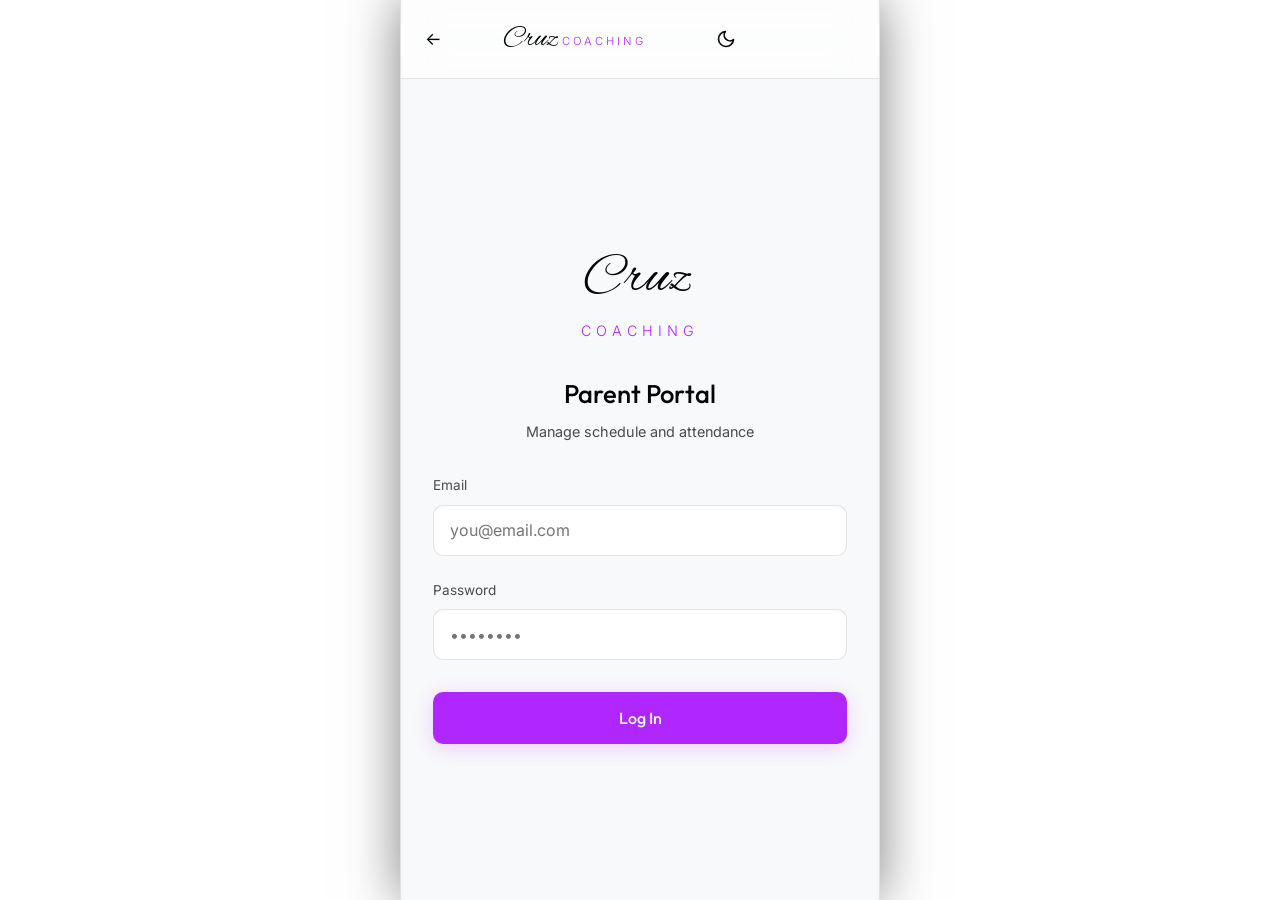
==== commit 5327408b: "sharpen AI instructions: authoritative Shadow Coach persona, professional greeting, bump v31" ====
--- a/portal.html
+++ b/portal.html
@@ -5,9 +5,9 @@
     <meta name="viewport" content="width=device-width, initial-scale=1.0, maximum-scale=1.0, user-scalable=no">
     <!-- PWA Setup -->
     <meta name="theme-color" content="#050505">
-    <link rel="manifest" href="manifest.json?v=29">
-    <link rel="icon" type="image/png" href="assets/icon-192.png?v=29">
-    <link rel="apple-touch-icon" href="assets/icon-512.png?v=29">
+    <link rel="manifest" href="manifest.json?v=31">
+    <link rel="icon" type="image/png" href="assets/icon-192.png?v=31">
+    <link rel="apple-touch-icon" href="assets/icon-512.png?v=31">
     <meta name="apple-mobile-web-app-capable" content="yes">
     <meta name="apple-mobile-web-app-status-bar-style" content="black-translucent">
     <title>Player Portal | Cruz Coaching</title>
@@ -165,8 +165,8 @@
                     <button id="recordVoiceBtn" onclick="toggleVoiceRecording()" style="width: 100%; background: var(--bg-primary); border: 1px solid var(--accent); color: var(--text-primary); padding: 0.8rem; border-radius: 8px; cursor: pointer; display: flex; justify-content: center; align-items: center; gap: 8px; font-weight: 500; transition: all 0.2s;">
                         Tap to Record Audio
                     </button>
-                    <div style="margin-top: 0.8rem; padding: 0.8rem; background: rgba(0,0,0,0.2); border-radius: 6px; border-left: 2px solid var(--accent);">
-                        <p style="font-size: 0.75rem; color: #ccc; margin: 0; line-height: 1.4;"><strong>How to use this:</strong> Just speak your raw thoughts after a session. For example:<br><em>"Colt did great with his left foot today but was too passive on defense. Next week we need to focus on his 1v1 aggression and shooting mechanics."</em><br>The AI will automatically write a clean checklist for you.</p>
+                    <div style="margin-top: 0.8rem; padding: 0.8rem; background: var(--bg-primary); border-radius: 6px; border-left: 2px solid var(--accent); border: 1px solid var(--glass-border);">
+                        <p style="font-size: 0.75rem; color: var(--text-secondary); margin: 0; line-height: 1.4;"><strong>How to use this:</strong> Just speak your raw thoughts after a session. For example:<br><em>"Colt did great with his left foot today but was too passive on defense. Next week we need to focus on his 1v1 aggression and shooting mechanics."</em><br>The AI will automatically write a clean checklist for you.</p>
                     </div>
                     <div id="ai-plan-output" style="margin-top: 1rem; font-size: 0.85rem; color: var(--text-primary); white-space: pre-wrap; background: var(--bg-primary); padding: 1rem; border-radius: 8px; display: none; border: 1px solid var(--glass-border);"></div>
                 </div>
--- a/portal.css
+++ b/portal.css
@@ -20,7 +20,7 @@
             display: flex;
             justify-content: space-between;
             align-items: center;
-            background: rgba(10,10,10,0.95);
+            background: var(--glass-bg);
             backdrop-filter: blur(20px);
             -webkit-backdrop-filter: blur(20px);
             position: sticky;
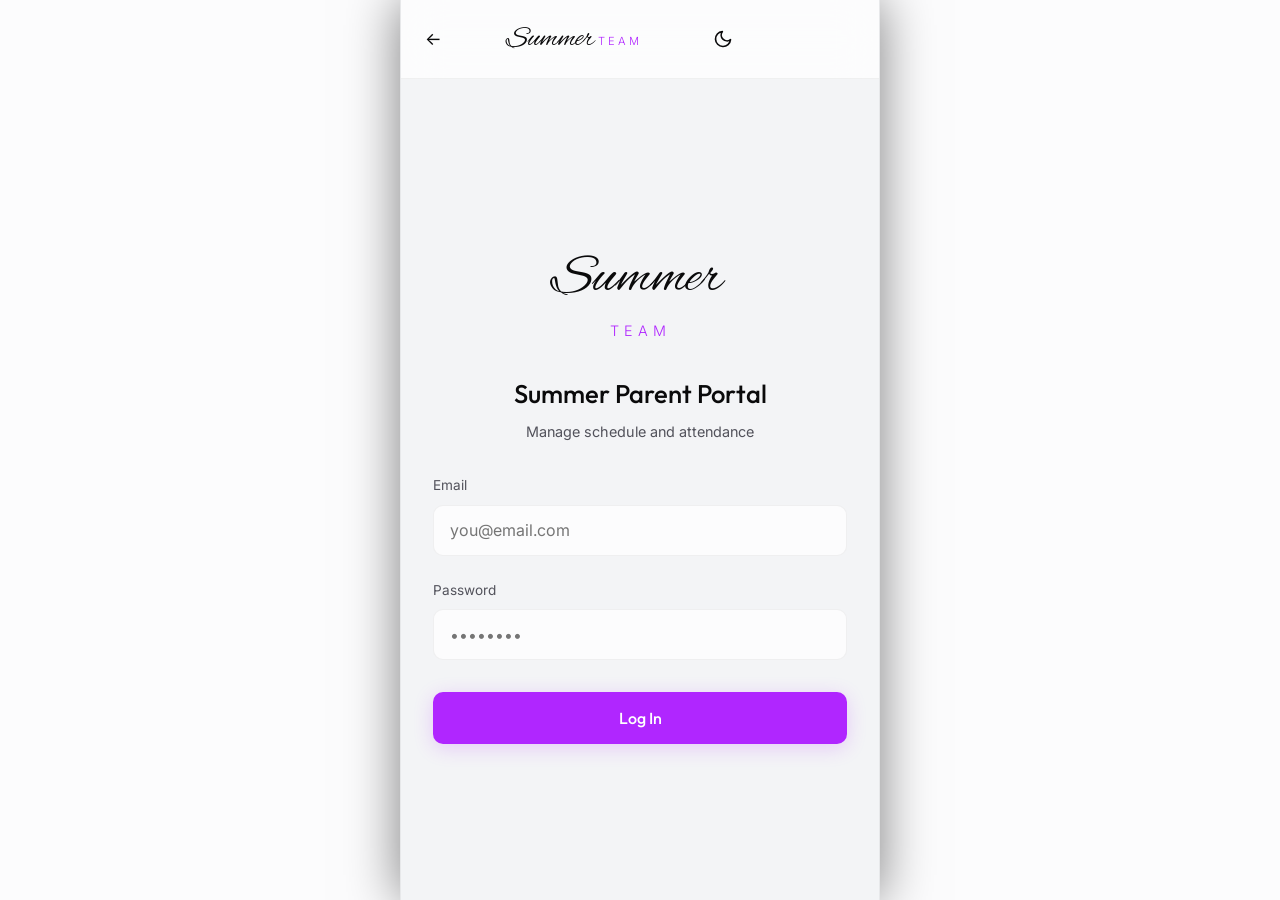
==== commit efe415bc: "Convert site to summer team scheduling focus" ====
--- a/portal.html
+++ b/portal.html
@@ -10,7 +10,7 @@
     <link rel="apple-touch-icon" href="assets/icon-512.png?v=31">
     <meta name="apple-mobile-web-app-capable" content="yes">
     <meta name="apple-mobile-web-app-status-bar-style" content="black-translucent">
-    <title>Player Portal | Cruz Coaching</title>
+    <title>Summer Team Scheduler | Summer Parent Portal</title>
     <link href="https://fonts.googleapis.com/css2?family=Outfit:wght@300;400;500;600&family=Inter:wght@300;400;500;600&family=Alex+Brush&display=swap" rel="stylesheet">
     <link rel="stylesheet" href="style.css">
     <link rel="stylesheet" href="portal.css">
@@ -26,8 +26,8 @@
         <div class="app-header">
             <a href="/" style="color: var(--text-primary); text-decoration: none; font-size: 1.1rem;">&larr;</a>
             <div class="app-title">
-                <span class="brand-cruz">Cruz</span>
-                <span class="brand-coaching">Coaching</span>
+                <span class="brand-cruz">Summer</span>
+                <span class="brand-coaching">Team</span>
             </div>
             <div style="display: flex; align-items: center; gap: 0.5rem;">
                 <button id="theme-toggle" class="theme-toggle" aria-label="Toggle Theme">
@@ -52,10 +52,10 @@
         <!-- Login Screen -->
         <div class="login-screen" id="loginScreen">
             <div class="login-logo">
-                <span class="brand-cruz">Cruz</span>
-                <span class="brand-coaching">Coaching</span>
+                <span class="brand-cruz">Summer</span>
+                <span class="brand-coaching">Team</span>
             </div>
-            <h2 style="font-family: var(--font-display); font-size: 1.6rem; font-weight: 500; margin-bottom: 0.3rem; text-align: center;">Parent Portal</h2>
+            <h2 style="font-family: var(--font-display); font-size: 1.6rem; font-weight: 500; margin-bottom: 0.3rem; text-align: center;">Summer Parent Portal</h2>
             <p style="color: var(--text-secondary); margin-bottom: 2rem; font-size: 0.9rem; text-align: center;">Manage schedule and attendance</p>
             
             <form onsubmit="event.preventDefault(); doLogin();">
@@ -149,7 +149,7 @@
 
                 <!-- Latest Coach Feedback -->
                 <div id="parent-feedback-section" style="display: none; margin-top: 1.5rem; background: var(--glass-bg); border: 1px solid var(--accent); border-radius: 12px; padding: 1.2rem;">
-                    <h4 style="color: var(--accent); font-weight: 500; margin-bottom: 0.5rem; font-size: 0.9rem; text-transform: uppercase; letter-spacing: 1px;">Coach Action Plan</h4>
+                    <h4 style="color: var(--accent); font-weight: 500; margin-bottom: 0.5rem; font-size: 0.9rem; text-transform: uppercase; letter-spacing: 1px;">Session Action Plan</h4>
                     <div id="ui-latest-plan" style="font-size: 0.85rem; color: var(--text-primary); white-space: pre-wrap; margin-top: 0.5rem; line-height: 1.5;"></div>
                 </div>
 
@@ -160,7 +160,7 @@
 
                 <!-- Coach Tools (Hidden by default) -->
                 <div id="coach-tools-section" style="display: none; margin-top: 2rem; background: rgba(176,38,255,0.05); border: 1px solid rgba(176,38,255,0.2); border-radius: 12px; padding: 1.2rem;">
-                    <h4 style="color: var(--accent); font-weight: 500; margin-bottom: 0.5rem; display:flex; align-items:center;">AI Coach Feedback</h4>
+                    <h4 style="color: var(--accent); font-weight: 500; margin-bottom: 0.5rem; display:flex; align-items:center;">AI Session Notes</h4>
                     <p style="font-size: 0.8rem; color: var(--text-secondary); margin-bottom: 1rem;">Record raw voice feedback to auto-generate a structured practice plan for this player.</p>
                     <button id="recordVoiceBtn" onclick="toggleVoiceRecording()" style="width: 100%; background: var(--bg-primary); border: 1px solid var(--accent); color: var(--text-primary); padding: 0.8rem; border-radius: 8px; cursor: pointer; display: flex; justify-content: center; align-items: center; gap: 8px; font-weight: 500; transition: all 0.2s;">
                         Tap to Record Audio
--- a/style.css
+++ b/style.css
@@ -1,25 +1,29 @@
 :root {
-    --bg-primary: #ffffff;
-    --bg-secondary: #f8f9fa;
+    --bg-primary: #fcfcfd;
+    --bg-secondary: #f3f4f6;
     --accent: #B026FF;
     --accent-glow: rgba(176, 38, 255, 0.2);
-    --text-primary: #050505;
-    --text-secondary: #4a4a4a;
+    --text-primary: #0a0a0b;
+    --text-secondary: #52525b;
     --font-display: 'Outfit', sans-serif;
     --font-body: 'Inter', sans-serif;
-    --glass-bg: rgba(255, 255, 255, 0.7);
-    --glass-border: rgba(0, 0, 0, 0.1);
-    --glass-hover: rgba(0, 0, 0, 0.05);
+    --glass-bg: rgba(255, 255, 255, 0.75);
+    --glass-border: rgba(0, 0, 0, 0.05);
+    --glass-hover: rgba(0, 0, 0, 0.08);
+    --hero-overlay: linear-gradient(100deg, #fcfcfd 0%, rgba(252, 252, 253, 0.8) 50%, rgba(252, 252, 253, 0.1) 100%);
+    --card-shadow: 0 10px 30px -10px rgba(0, 0, 0, 0.1);
 }
 
 .dark-theme {
     --bg-primary: #050505;
     --bg-secondary: #0a0a0a;
     --text-primary: #ffffff;
-    --text-secondary: #a3a3a3;
+    --text-secondary: #a1a1aa;
     --glass-bg: rgba(255, 255, 255, 0.03);
     --glass-border: rgba(255, 255, 255, 0.08);
     --glass-hover: rgba(255, 255, 255, 0.12);
+    --hero-overlay: linear-gradient(100deg, #050505 0%, rgba(5, 5, 5, 0.7) 60%, rgba(5, 5, 5, 0.2) 100%);
+    --card-shadow: 0 20px 40px rgba(0, 0, 0, 0.4);
 }
 
 * {
@@ -35,7 +39,11 @@
     font-family: var(--font-body);
     line-height: 1.6;
     overflow-x: hidden;
-    transition: background-color 0.3s, color 0.3s;
+    transition: background-color 0.3s ease, color 0.3s ease;
+}
+
+.glass, .navbar, .card, .btn-secondary, #ai-chat-panel, .theme-toggle {
+    transition: background-color 0.3s ease, border-color 0.3s ease, color 0.3s ease, box-shadow 0.3s ease;
 }
 
 .theme-toggle {
@@ -74,7 +82,7 @@
 }
 
 .section-padding {
-    padding: 100px 5%;
+    padding: clamp(60px, 10vw, 120px) 5%;
     scroll-margin-top: 80px;
 }
 
@@ -139,16 +147,56 @@
 .navbar {
     position: fixed;
     top: 0;
+    left: 0;
     width: 100%;
     z-index: 1000;
-    padding: 1rem 5%;
-    border-bottom: 1px solid var(--glass-border);
+    padding: 1.5rem 5%;
+    display: flex;
+    justify-content: space-between;
+    align-items: center;
     background: var(--glass-bg);
     backdrop-filter: blur(20px);
     -webkit-backdrop-filter: blur(20px);
-    transition: all 0.3s ease;
-}
-
+    border-bottom: 1px solid var(--glass-border);
+    box-shadow: var(--card-shadow);
+}
+
+.nav-container {
+    display: flex;
+    justify-content: space-between;
+    align-items: center;
+    max-width: 1400px;
+    margin: 0 auto;
+    width: 100%;
+    flex-wrap: nowrap;
+}
+
+.brand {
+    flex-shrink: 0;
+    display: flex;
+    flex-direction: column;
+    text-decoration: none;
+    margin-right: 1.5rem;
+}
+
+.nav-links {
+    display: flex;
+    gap: clamp(1rem, 2vw, 1.5rem);
+    flex-shrink: 1;
+    overflow: hidden;
+    white-space: nowrap;
+    margin: 0 1rem;
+}
+
+@media (max-width: 1200px) {
+    .nav-links {
+        display: none;
+    }
+}
+
+#nav-book-btn, .theme-toggle {
+    flex-shrink: 0;
+}
 .nav-container {
     display: flex;
     justify-content: space-between;
@@ -255,14 +303,15 @@
     left: 0;
     width: 100%;
     height: 100%;
-    background: linear-gradient(100deg, var(--bg-primary) 0%, rgba(5,5,5,0.7) 60%, rgba(5,5,5,0.2) 100%);
+    background: var(--hero-overlay);
 }
 
 .hero-content {
     position: relative;
     z-index: 2;
-    max-width: 800px;
-    margin-top: 5rem;
+    max-width: min(800px, 90%);
+    padding-left: 5%;
+    padding-top: 120px;
 }
 
 .badge {
@@ -279,17 +328,18 @@
 
 .display-title {
     font-family: var(--font-display);
-    font-size: clamp(2.5rem, 5vw, 4rem);
-    font-weight: 500;
+    font-size: clamp(2.5rem, 6vw, 4.5rem);
+    font-weight: 600;
     line-height: 1.1;
     margin-bottom: 1.5rem;
-}
-
-.hero-subtext, .hero-subtitle {
-    font-size: 1.25rem;
+    letter-spacing: -2px;
+}
+
+.hero-subtitle {
+    font-size: clamp(1rem, 2vw, 1.25rem);
     color: var(--text-secondary);
     max-width: 600px;
-    margin-bottom: 3rem;
+    margin-bottom: 2.5rem;
 }
 
 .hero-actions {
@@ -375,15 +425,21 @@
     display: grid;
     grid-template-columns: repeat(auto-fit, minmax(280px, 1fr));
     gap: 2rem;
-    margin-bottom: 4rem;
+    max-width: 1200px;
+    margin: 0 auto;
 }
 
 .program-card {
-    padding: 2.5rem;
+    padding: 3rem 2rem;
+    display: flex;
+    flex-direction: column;
+    align-items: flex-start;
+    position: relative;
+    overflow: hidden;
+    height: 100%;
+    box-shadow: var(--card-shadow);
     border-radius: 12px;
     transition: transform 0.3s, box-shadow 0.3s;
-    position: relative;
-    overflow: hidden;
     cursor: pointer;
 }
 
@@ -459,11 +515,14 @@
 }
 
 .exos-banner {
+    margin-top: 4rem;
+    padding: 3rem;
+    border-radius: 24px;
     display: flex;
     justify-content: space-between;
     align-items: center;
-    padding: 3rem;
-    border-radius: 12px;
+    gap: 2rem;
+    box-shadow: var(--card-shadow);
     background: linear-gradient(90deg, var(--glass-bg), rgba(252, 163, 17, 0.05));
     border-left: 4px solid var(--accent);
 }
@@ -482,8 +541,8 @@
 /* International Section */
 .international-container {
     display: grid;
-    grid-template-columns: 1fr 1fr;
-    gap: 4rem;
+    grid-template-columns: repeat(auto-fit, minmax(320px, 1fr));
+    gap: clamp(2rem, 8vw, 4rem);
     align-items: center;
 }
 
@@ -1014,10 +1073,10 @@
         align-items: center;
     }
     .international-container, .results-grid, .team-grid {
-        grid-template-columns: 1fr;
+        /* auto-fit handles this naturally now */
     }
     .credibility-grid {
-        grid-template-columns: 1fr;
+        /* auto-fit handles this naturally now */
     }
     .exos-banner {
         flex-direction: column;
@@ -1049,15 +1108,30 @@
 
 /* AI Chat Widget Polish */
 #ai-chat-widget {
+    position: fixed;
     bottom: 30px !important;
     right: 30px !important;
+    left: auto !important;
+    z-index: 10000;
+    display: flex;
+    flex-direction: column;
+    align-items: flex-end;
 }
 
 #ai-chat-toggle {
     background: var(--accent) !important;
+    color: white !important;
+    border: none !important;
     border-radius: 50px !important;
     padding: 14px 24px !important;
     box-shadow: 0 8px 25px rgba(176, 38, 255, 0.4) !important;
+    cursor: pointer !important;
+    display: flex;
+    align-items: center;
+    gap: 10px;
+    font-family: var(--font-display);
+    font-weight: 600;
+    transition: all 0.3s ease;
 }
 
 #ai-chat-toggle:hover {
@@ -1066,14 +1140,26 @@
 }
 
 #ai-chat-panel {
-    bottom: 80px !important;
-    width: 350px !important;
-    height: 450px !important;
-    background: rgba(15, 15, 15, 0.85) !important;
-    backdrop-filter: blur(20px) !important;
-    -webkit-backdrop-filter: blur(20px) !important;
-    border: 1px solid var(--glass-border) !important;
-    box-shadow: 0 20px 50px rgba(0,0,0,0.6) !important;
+    position: absolute;
+    bottom: 80px;
+    right: 0;
+    width: 350px;
+    height: 450px;
+    background: var(--glass-bg);
+    backdrop-filter: blur(20px);
+    -webkit-backdrop-filter: blur(20px);
+    border: 1px solid var(--glass-border);
+    border-radius: 16px;
+    box-shadow: var(--card-shadow);
+    overflow: hidden;
+    z-index: 10000;
+    display: none;
+    flex-direction: column;
+}
+
+#ai-chat-panel.active {
+    display: flex;
+    animation: fadeUp 0.3s ease-out;
 }
 
 .ai-message {
@@ -1082,7 +1168,24 @@
     padding: 12px 16px !important;
     border-radius: 12px !important;
     border-bottom-left-radius: 2px !important;
+    max-width: 85%;
+    color: var(--text-primary);
+    align-self: flex-start;
     animation: fadeUp 0.3s ease-out;
+    line-height: 1.5;
+}
+
+.user-message {
+    background: rgba(255, 255, 255, 0.05);
+    padding: 12px 16px;
+    border-radius: 12px;
+    border-bottom-right-radius: 2px;
+    align-self: flex-end;
+    max-width: 85%;
+    color: var(--text-primary);
+    border: 1px solid var(--glass-border);
+    animation: fadeUp 0.3s ease-out;
+    line-height: 1.5;
 }
 
 @keyframes fadeUp {
